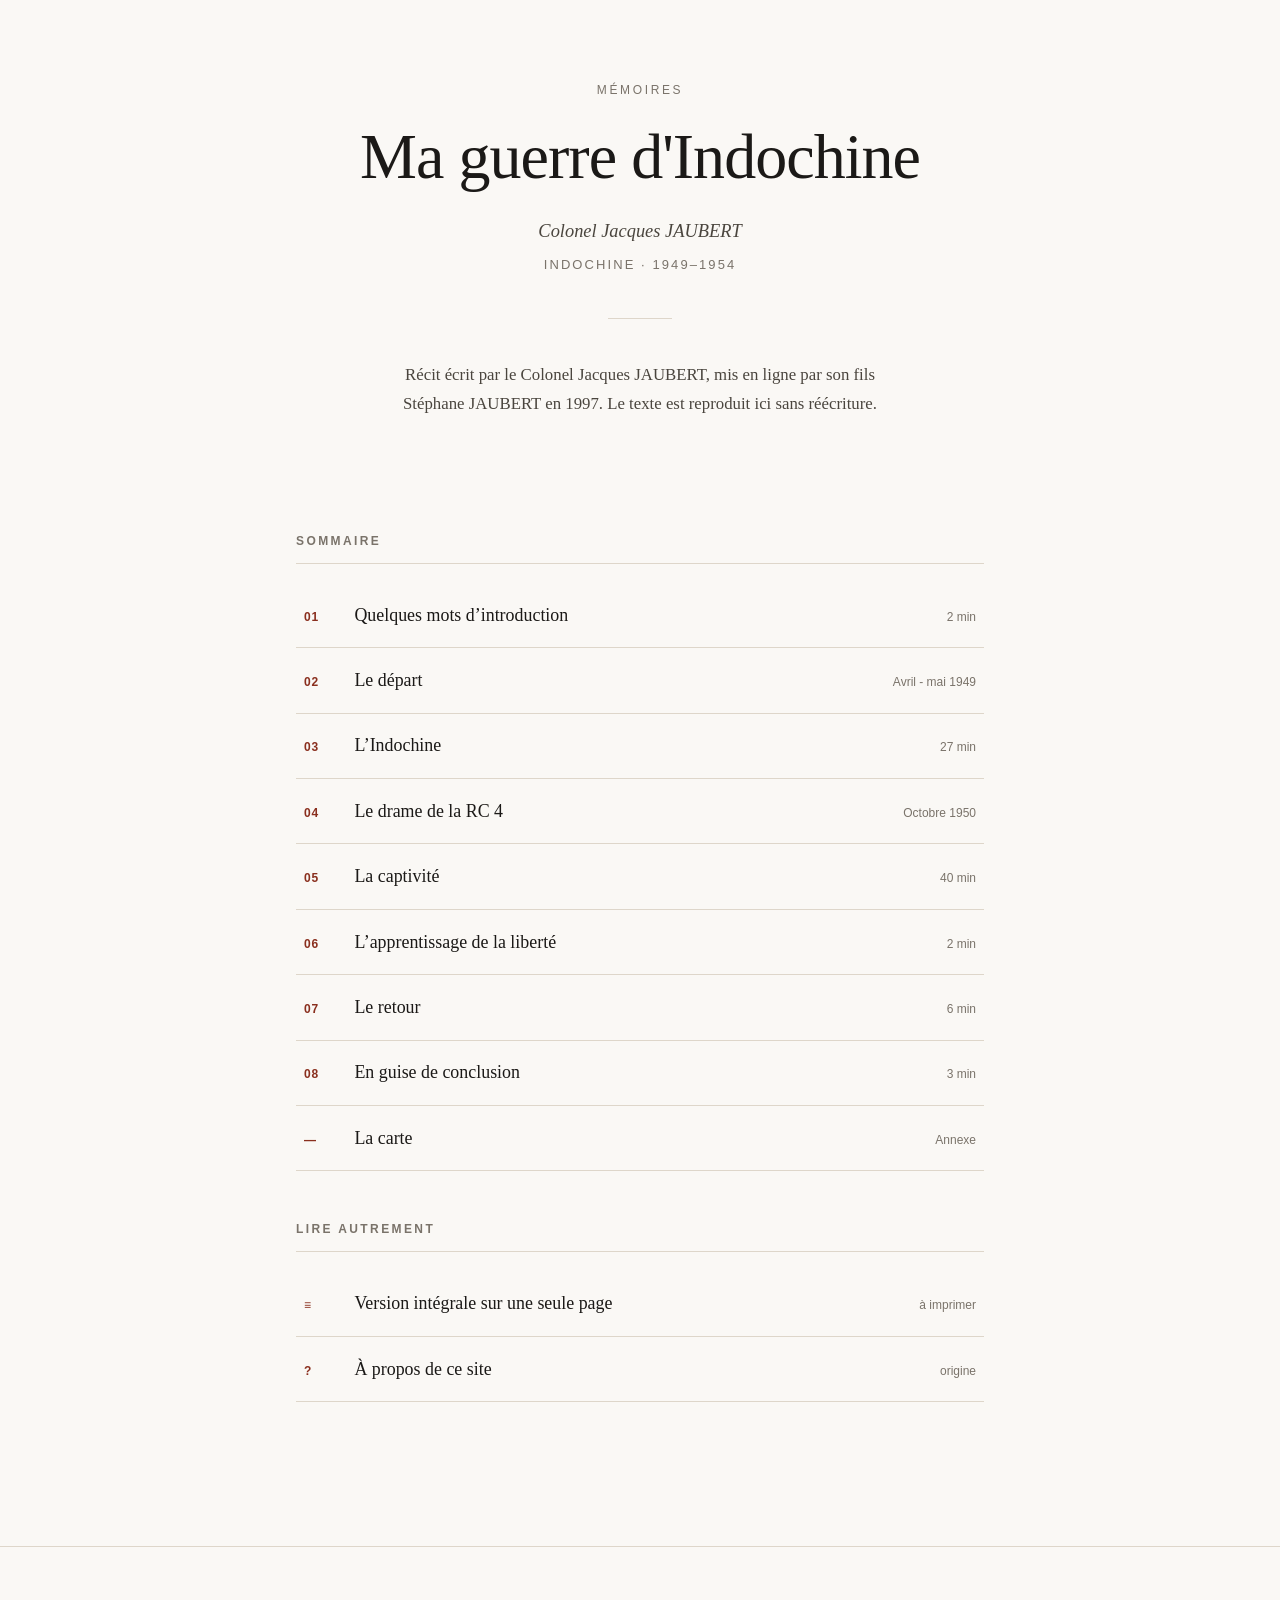
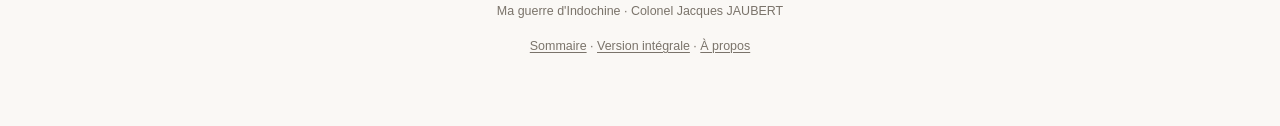
==== index.html @ 765d1036 "Memoires du Colonel Jacques JAUBERT" ====
<!DOCTYPE html>
<html lang="fr">
<head>
<meta charset="utf-8">
<meta name="viewport" content="width=device-width, initial-scale=1">
<title>Ma guerre d&#x27;Indochine — Colonel Jacques JAUBERT</title>
<meta name="description" content="Mémoires du Colonel Jacques JAUBERT. Indochine, 1949-1954 : le départ, la RC 4, la captivité, le retour.">
<meta name="author" content="Colonel Jacques JAUBERT">
<meta name="color-scheme" content="light dark">
<link rel="stylesheet" href="assets/style.css">
</head>
<body>
<a class="saut-contenu" href="#contenu">Aller au contenu</a>

<main id="contenu">
<div class="couverture">
  <p class="sur">Mémoires</p>
  <h1>Ma guerre d&#x27;Indochine</h1>
  <p class="auteur">Colonel Jacques JAUBERT</p>
  <p class="periode">Indochine · 1949–1954</p>
  <hr class="ornement">
  <p class="chapo">Récit écrit par le Colonel Jacques JAUBERT, mis en ligne
  par son fils Stéphane JAUBERT en 1997. Le texte est reproduit ici sans
  réécriture.</p>
</div>

<div class="sommaire">
  <h2>Sommaire</h2>
  <a class="entree" href="01-introduction.html"><span class="num">01</span><span class="lib">Quelques mots d’introduction</span><span class="meta">2 min</span></a>
  <a class="entree" href="02-depart.html"><span class="num">02</span><span class="lib">Le départ</span><span class="meta">Avril - mai 1949</span></a>
  <a class="entree" href="03-indochine.html"><span class="num">03</span><span class="lib">L’Indochine</span><span class="meta">27 min</span></a>
  <a class="entree" href="04-rc4.html"><span class="num">04</span><span class="lib">Le drame de la RC 4</span><span class="meta">Octobre 1950</span></a>
  <a class="entree" href="05-captivite.html"><span class="num">05</span><span class="lib">La captivité</span><span class="meta">40 min</span></a>
  <a class="entree" href="06-liberte.html"><span class="num">06</span><span class="lib">L’apprentissage de la liberté</span><span class="meta">2 min</span></a>
  <a class="entree" href="07-retour.html"><span class="num">07</span><span class="lib">Le retour</span><span class="meta">6 min</span></a>
  <a class="entree" href="08-conclusion.html"><span class="num">08</span><span class="lib">En guise de conclusion</span><span class="meta">3 min</span></a>
  <a class="entree" href="carte.html"><span class="num">—</span><span class="lib">La carte</span><span class="meta">Annexe</span></a>

  <h2>Lire autrement</h2>
  <a class="entree" href="integrale.html"><span class="num">≡</span>
    <span class="lib">Version intégrale sur une seule page</span>
    <span class="meta">à imprimer</span></a>
  <a class="entree" href="a-propos.html"><span class="num">?</span>
    <span class="lib">À propos de ce site</span>
    <span class="meta">origine</span></a>
</div>
</main>
<footer class="pied">
  <p>Ma guerre d&#x27;Indochine · Colonel Jacques JAUBERT</p>
  <p><a href="index.html">Sommaire</a> · <a href="integrale.html">Version intégrale</a> · <a href="a-propos.html">À propos</a></p>
</footer>
<script src="assets/script.js" defer></script>
</body>
</html>
---- assets/style.css ----
/* ==========================================================================
   Memoires du Colonel Jacques JAUBERT
   Feuille de style unique. Aucune dependance externe : le site fonctionne
   hors ligne, sans internet, sans police a telecharger.
   ========================================================================== */

:root{
  --papier:#faf8f5;
  --papier-2:#f2ede5;
  --encre:#1b1917;
  --encre-2:#4a453e;
  --discret:#7a736a;
  --filet:#ded6ca;
  --accent:#8a2f1e;
  --accent-clair:#b5573f;
  --mesure:34rem;
  --serif: Iowan Old Style, Palatino Linotype, Palatino, Georgia, Cambria, "Times New Roman", serif;
  --sans: -apple-system, BlinkMacSystemFont, "Segoe UI", Roboto, Helvetica, Arial, sans-serif;
}

@media (prefers-color-scheme: dark){
  :root{
    --papier:#161513; --papier-2:#1f1d1a; --encre:#eae5dc; --encre-2:#c3bcb1;
    --discret:#948c81; --filet:#33302b; --accent:#d4715a; --accent-clair:#e08a72;
  }
}

*,*::before,*::after{box-sizing:border-box}
html{-webkit-text-size-adjust:100%}
body{
  margin:0; background:var(--papier); color:var(--encre);
  font-family:var(--serif); font-size:1.0625rem; line-height:1.72;
  text-rendering:optimizeLegibility;
}

a{color:var(--accent); text-underline-offset:.18em; text-decoration-thickness:.06em}
a:hover{color:var(--accent-clair)}
img{max-width:100%; height:auto}

.saut-contenu{position:absolute; left:-9999px}
.saut-contenu:focus{
  left:1rem; top:1rem; z-index:99; background:var(--accent); color:#fff;
  padding:.6rem 1rem; border-radius:.3rem; font-family:var(--sans)
}

/* ------------------------------------------------------------- en-tete */
.barre{
  position:sticky; top:0; z-index:20;
  background:color-mix(in srgb, var(--papier) 92%, transparent);
  backdrop-filter:saturate(1.4) blur(10px);
  border-bottom:1px solid var(--filet);
}
.barre-i{
  max-width:72rem; margin:0 auto; padding:.7rem 1.25rem;
  display:flex; align-items:center; gap:1rem;
  font-family:var(--sans); font-size:.8125rem;
}
.barre a{text-decoration:none; color:var(--encre-2)}
.barre a:hover{color:var(--accent)}
.barre-titre{
  font-weight:600; letter-spacing:.02em; white-space:nowrap;
  overflow:hidden; text-overflow:ellipsis;
}
.barre-chap{color:var(--discret); margin-left:auto; white-space:nowrap}
@media (max-width:34rem){ .barre-chap{display:none} }

.jauge{height:2px; background:transparent}
.jauge span{display:block; height:100%; width:0; background:var(--accent)}

/* ------------------------------------------------------------- couverture */
.couverture{
  max-width:52rem; margin:0 auto; padding:5rem 1.5rem 3rem; text-align:center;
}
.couverture .sur{
  font-family:var(--sans); font-size:.75rem; letter-spacing:.22em;
  text-transform:uppercase; color:var(--discret); margin:0 0 1.4rem;
}
.couverture h1{
  font-size:clamp(2.4rem,7vw,4rem); line-height:1.06; margin:0;
  font-weight:400; letter-spacing:-.015em;
}
.couverture .auteur{
  margin:1.6rem 0 0; font-size:1.15rem; color:var(--encre-2); font-style:italic;
}
.couverture .periode{
  margin:.4rem 0 0; font-family:var(--sans); font-size:.8125rem;
  letter-spacing:.16em; text-transform:uppercase; color:var(--discret);
}
.ornement{
  width:4rem; height:1px; background:var(--filet); margin:2.6rem auto; border:0;
}
.couverture .chapo{
  max-width:32rem; margin:0 auto; color:var(--encre-2); font-size:1.05rem;
}

/* ------------------------------------------------------------- sommaire */
.sommaire{max-width:46rem; margin:0 auto; padding:1rem 1.5rem 5rem}
.sommaire h2{
  font-family:var(--sans); font-size:.75rem; letter-spacing:.2em;
  text-transform:uppercase; color:var(--discret); font-weight:600;
  margin:3rem 0 1.2rem; padding-bottom:.7rem; border-bottom:1px solid var(--filet);
}
.entree{
  display:flex; gap:1.25rem; align-items:baseline;
  padding:1.05rem .5rem; border-bottom:1px solid var(--filet);
  text-decoration:none; color:inherit; transition:background .15s, padding .15s;
}
.entree:hover{background:var(--papier-2); padding-left:.9rem}
.entree .num{
  font-family:var(--sans); font-size:.75rem; font-variant-numeric:tabular-nums;
  color:var(--accent); min-width:1.9rem; font-weight:600; letter-spacing:.06em;
}
.entree .lib{flex:1; font-size:1.12rem}
.entree .meta{
  font-family:var(--sans); font-size:.75rem; color:var(--discret); white-space:nowrap;
}
.entree:hover .lib{color:var(--accent)}

/* ------------------------------------------------------------- chapitre */
.chapitre{max-width:var(--mesure); margin:0 auto; padding:3.5rem 1.5rem 2rem}
.chapitre-tete{margin:0 0 3rem; text-align:center}
.chapitre-tete .num{
  font-family:var(--sans); font-size:.72rem; letter-spacing:.22em;
  text-transform:uppercase; color:var(--accent); margin:0 0 .9rem;
}
.chapitre-tete h1{
  font-size:clamp(1.9rem,5.5vw,2.7rem); line-height:1.12; margin:0;
  font-weight:400; letter-spacing:-.012em;
}
.chapitre-tete .date{
  margin:.9rem 0 0; font-family:var(--sans); font-size:.8125rem;
  letter-spacing:.14em; text-transform:uppercase; color:var(--discret);
}

.texte p{margin:0 0 1.35em; hyphens:auto}
.texte > p:first-of-type::first-letter{
  float:left; font-size:3.4em; line-height:.82; padding:.06em .09em 0 0;
  color:var(--accent); font-weight:400;
}
.texte figure{margin:2.6rem 0; text-align:center}
.texte figure img{
  border-radius:2px; box-shadow:0 1px 2px rgba(0,0,0,.12), 0 8px 24px rgba(0,0,0,.10);
}
.texte figcaption{
  margin-top:.85rem; font-family:var(--sans); font-size:.8rem; line-height:1.5;
  color:var(--discret); font-style:normal;
}
/* ------------------------------------------------------------- cartes */
/* Les cartes sont de grande taille et annotees a la main : elles doivent
   pouvoir depasser la largeur du texte et s'ouvrir en taille reelle. */
.large{max-width:84rem; margin:0 auto; padding:3.5rem 1.5rem 2rem}

.texte figure.carte, .carte-bloc{margin:2.6rem 0}
.texte figure.carte img, .carte-bloc img{
  box-shadow:none; border:1px solid var(--filet); background:#fff;
  width:100%; cursor:zoom-in;
}
.carte-cadre{overflow:auto; -webkit-overflow-scrolling:touch}
.carte-cadre.zoom{cursor:grab}
.carte-cadre.zoom img{width:auto; max-width:none; cursor:zoom-out}
.carte-outils{
  display:flex; gap:1rem; justify-content:center; align-items:center;
  margin-top:.9rem; font-family:var(--sans); font-size:.8rem;
}
.carte-outils button{
  font:inherit; color:var(--encre); background:none; cursor:pointer;
  border:1px solid var(--filet); border-radius:.3rem; padding:.45rem .9rem;
}
.carte-outils button:hover{border-color:var(--accent); color:var(--accent)}

/* ------------------------------------------------------------- pied */
.pied-chap{
  max-width:var(--mesure); margin:0 auto; padding:2rem 1.5rem 5rem;
  border-top:1px solid var(--filet);
}
.nav-chap{display:flex; gap:1rem; font-family:var(--sans); font-size:.85rem}
.nav-chap a{
  flex:1; text-decoration:none; padding:1rem 1.1rem; border:1px solid var(--filet);
  border-radius:.35rem; color:var(--encre); transition:border-color .15s, background .15s;
}
.nav-chap a:hover{border-color:var(--accent); background:var(--papier-2)}
.nav-chap .sens{display:block; font-size:.7rem; letter-spacing:.16em;
  text-transform:uppercase; color:var(--discret); margin-bottom:.3rem}
.nav-chap .droite{text-align:right}

.pied{
  border-top:1px solid var(--filet); margin-top:4rem;
  padding:2.5rem 1.5rem 3.5rem; text-align:center;
  font-family:var(--sans); font-size:.78rem; color:var(--discret); line-height:1.8;
}
.pied a{color:var(--discret)}

/* ------------------------------------------------------------- integrale */
.integrale{max-width:var(--mesure); margin:0 auto; padding:3rem 1.5rem}
.integrale h2{
  font-size:1.8rem; font-weight:400; margin:4.5rem 0 2rem; text-align:center;
  padding-top:2.5rem; border-top:1px solid var(--filet);
}
.integrale h2:first-of-type{border-top:0; padding-top:0; margin-top:1rem}

/* ------------------------------------------------------------- impression */
@media print{
  :root{--papier:#fff; --encre:#000; --encre-2:#222; --discret:#555; --filet:#bbb; --accent:#000}
  .barre,.nav-chap,.saut-contenu,.jauge{display:none !important}
  body{font-size:11pt; line-height:1.5}
  .chapitre,.integrale{max-width:none; padding:0}
  .integrale h2{page-break-before:always}
  .texte figure{page-break-inside:avoid}
  a{color:#000; text-decoration:none}
}
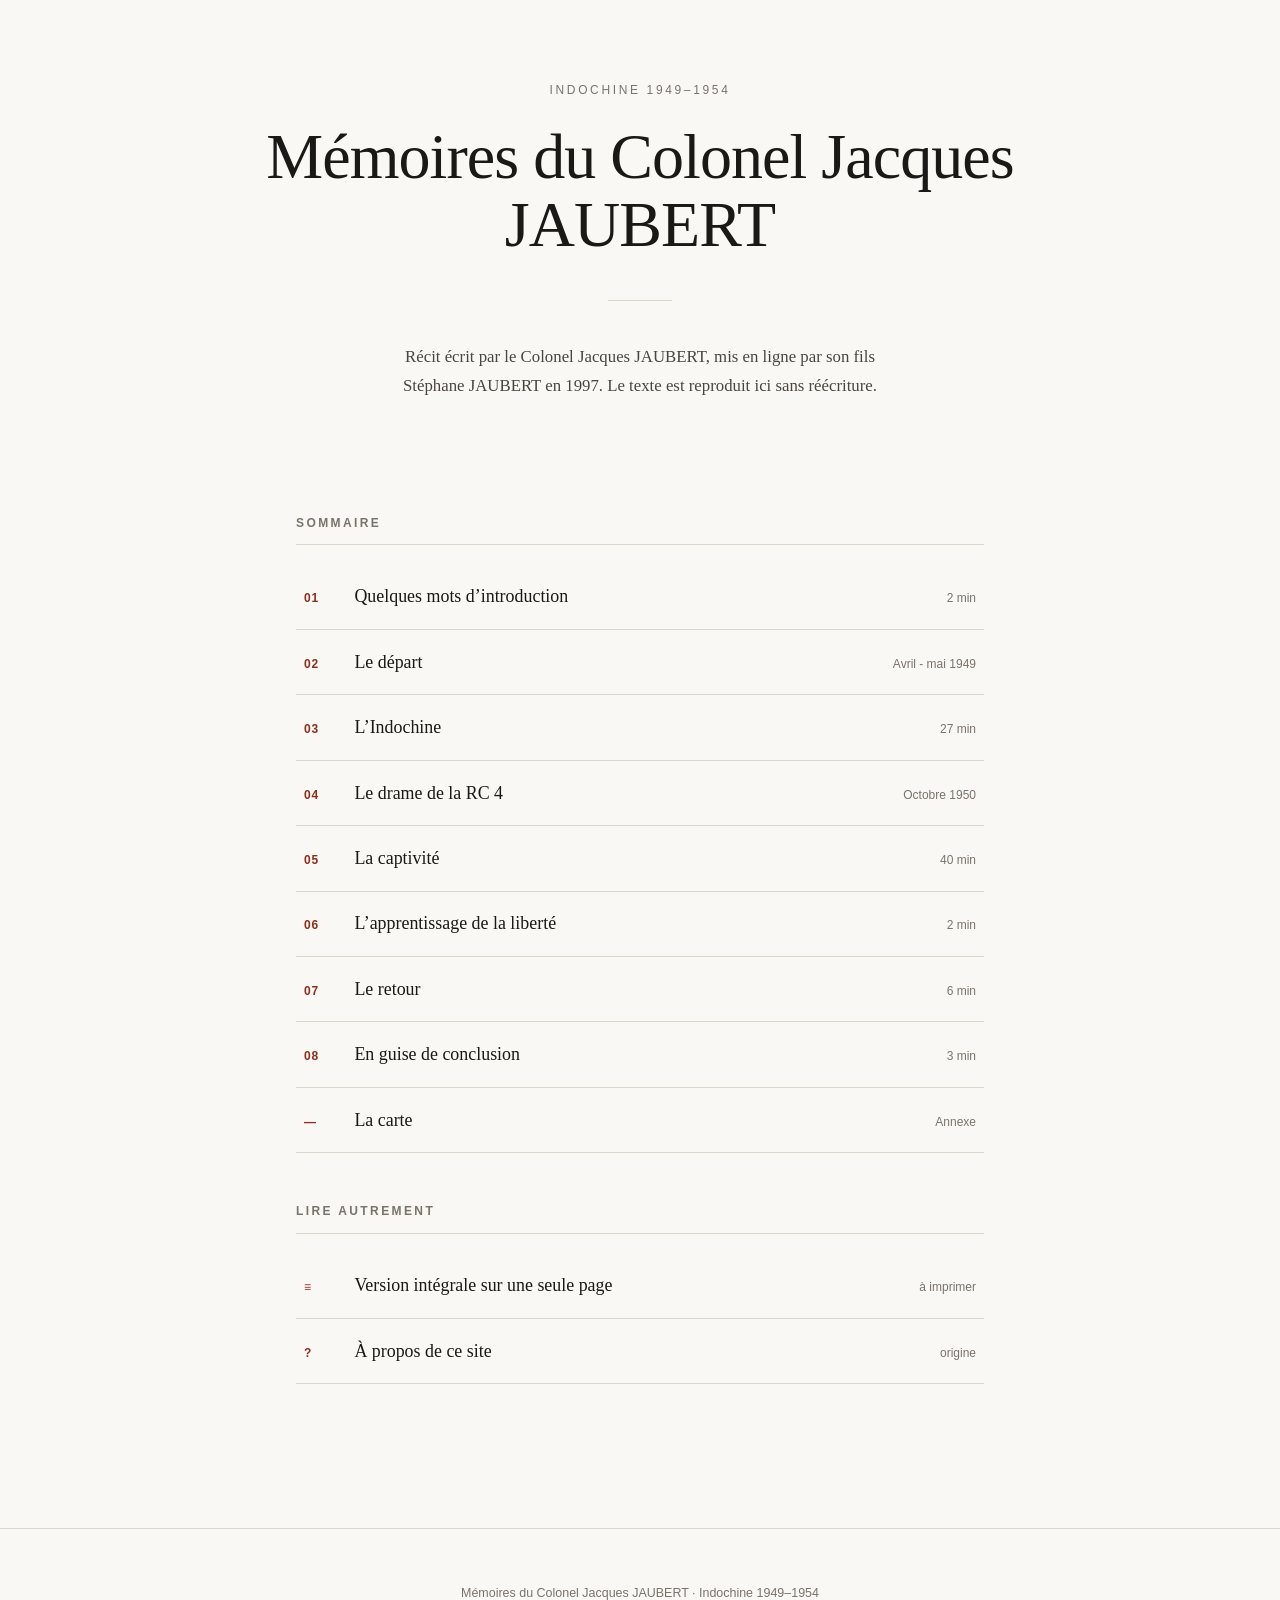
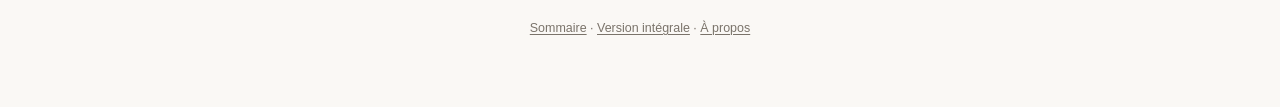
==== commit e2d346f7: "Titre du site : Memoires du Colonel Jacques JAUBERT" ====
--- a/index.html
+++ b/index.html
@@ -3,21 +3,47 @@
 <head>
 <meta charset="utf-8">
 <meta name="viewport" content="width=device-width, initial-scale=1">
-<title>Ma guerre d&#x27;Indochine — Colonel Jacques JAUBERT</title>
-<meta name="description" content="Mémoires du Colonel Jacques JAUBERT. Indochine, 1949-1954 : le départ, la RC 4, la captivité, le retour.">
+<title>Mémoires du Colonel Jacques JAUBERT — Indochine 1949-1954</title>
+<meta name="description" content="Mémoires du Colonel Jacques Jaubert : l’Indochine de 1949 à 1954, le drame de la RC 4, la captivité et le retour. Texte intégral, accès libre.">
 <meta name="author" content="Colonel Jacques JAUBERT">
 <meta name="color-scheme" content="light dark">
+<link rel="canonical" href="https://sjaubert.github.io/memoires-indochine/">
+<meta property="og:type" content="article">
+<meta property="og:site_name" content="Mémoires du Colonel Jacques JAUBERT">
+<meta property="og:locale" content="fr_FR">
+<meta property="og:title" content="Mémoires du Colonel Jacques JAUBERT — Indochine 1949-1954">
+<meta property="og:description" content="Mémoires du Colonel Jacques Jaubert : l’Indochine de 1949 à 1954, le drame de la RC 4, la captivité et le retour. Texte intégral, accès libre.">
+<meta property="og:url" content="https://sjaubert.github.io/memoires-indochine/">
+<meta property="og:image" content="https://sjaubert.github.io/memoires-indochine/images/partage.jpg">
+<meta property="og:image:width" content="1200">
+<meta property="og:image:height" content="630">
+<meta name="twitter:card" content="summary_large_image">
+<meta name="twitter:title" content="Mémoires du Colonel Jacques JAUBERT — Indochine 1949-1954">
+<meta name="twitter:description" content="Mémoires du Colonel Jacques Jaubert : l’Indochine de 1949 à 1954, le drame de la RC 4, la captivité et le retour. Texte intégral, accès libre.">
+<meta name="twitter:image" content="https://sjaubert.github.io/memoires-indochine/images/partage.jpg">
 <link rel="stylesheet" href="assets/style.css">
+<script type="application/ld+json">
+{
+ "@context": "https://schema.org",
+ "@type": "Book",
+ "name": "Mémoires du Colonel Jacques JAUBERT",
+ "author": {"@type": "Person", "name": "Jacques Jaubert",
+            "jobTitle": "Colonel", "nationality": "FR"},
+ "inLanguage": "fr",
+ "genre": "Mémoires",
+ "about": ["Guerre d’Indochine", "RC 4", "Captivité", "1949-1954"],
+ "url": "https://sjaubert.github.io/memoires-indochine/",
+ "isAccessibleForFree": true
+}
+</script>
 </head>
 <body>
 <a class="saut-contenu" href="#contenu">Aller au contenu</a>
 
 <main id="contenu">
 <div class="couverture">
-  <p class="sur">Mémoires</p>
-  <h1>Ma guerre d&#x27;Indochine</h1>
-  <p class="auteur">Colonel Jacques JAUBERT</p>
-  <p class="periode">Indochine · 1949–1954</p>
+  <p class="sur">Indochine 1949–1954</p>
+  <h1>Mémoires du Colonel Jacques JAUBERT</h1>
   <hr class="ornement">
   <p class="chapo">Récit écrit par le Colonel Jacques JAUBERT, mis en ligne
   par son fils Stéphane JAUBERT en 1997. Le texte est reproduit ici sans
@@ -46,7 +72,7 @@
 </div>
 </main>
 <footer class="pied">
-  <p>Ma guerre d&#x27;Indochine · Colonel Jacques JAUBERT</p>
+  <p>Mémoires du Colonel Jacques JAUBERT · Indochine 1949–1954</p>
   <p><a href="index.html">Sommaire</a> · <a href="integrale.html">Version intégrale</a> · <a href="a-propos.html">À propos</a></p>
 </footer>
 <script src="assets/script.js" defer></script>
--- a/assets/style.css
+++ b/assets/style.css
@@ -151,12 +151,17 @@
 .large{max-width:84rem; margin:0 auto; padding:3.5rem 1.5rem 2rem}
 
 .texte figure.carte, .carte-bloc{margin:2.6rem 0}
-.texte figure.carte img, .carte-bloc img{
-  box-shadow:none; border:1px solid var(--filet); background:#fff;
-  width:100%; cursor:zoom-in;
-}
+/* La largeur est pilotee par .carte-cadre et non par .texte figure.carte,
+   sinon la seconde regle, plus specifique, empeche le passage en taille
+   reelle. Ne pas remettre width sur un selecteur plus long. */
 .carte-cadre{overflow:auto; -webkit-overflow-scrolling:touch}
-.carte-cadre.zoom{cursor:grab}
+.carte-cadre img{
+  display:block; width:100%; height:auto; cursor:zoom-in;
+  border:1px solid var(--filet); background:#fff;
+  box-shadow:none; border-radius:0;
+}
+.texte figure.carte img{box-shadow:none; border-radius:0}
+.carte-cadre.zoom{cursor:grab; max-height:80vh}
 .carte-cadre.zoom img{width:auto; max-width:none; cursor:zoom-out}
 .carte-outils{
   display:flex; gap:1rem; justify-content:center; align-items:center;
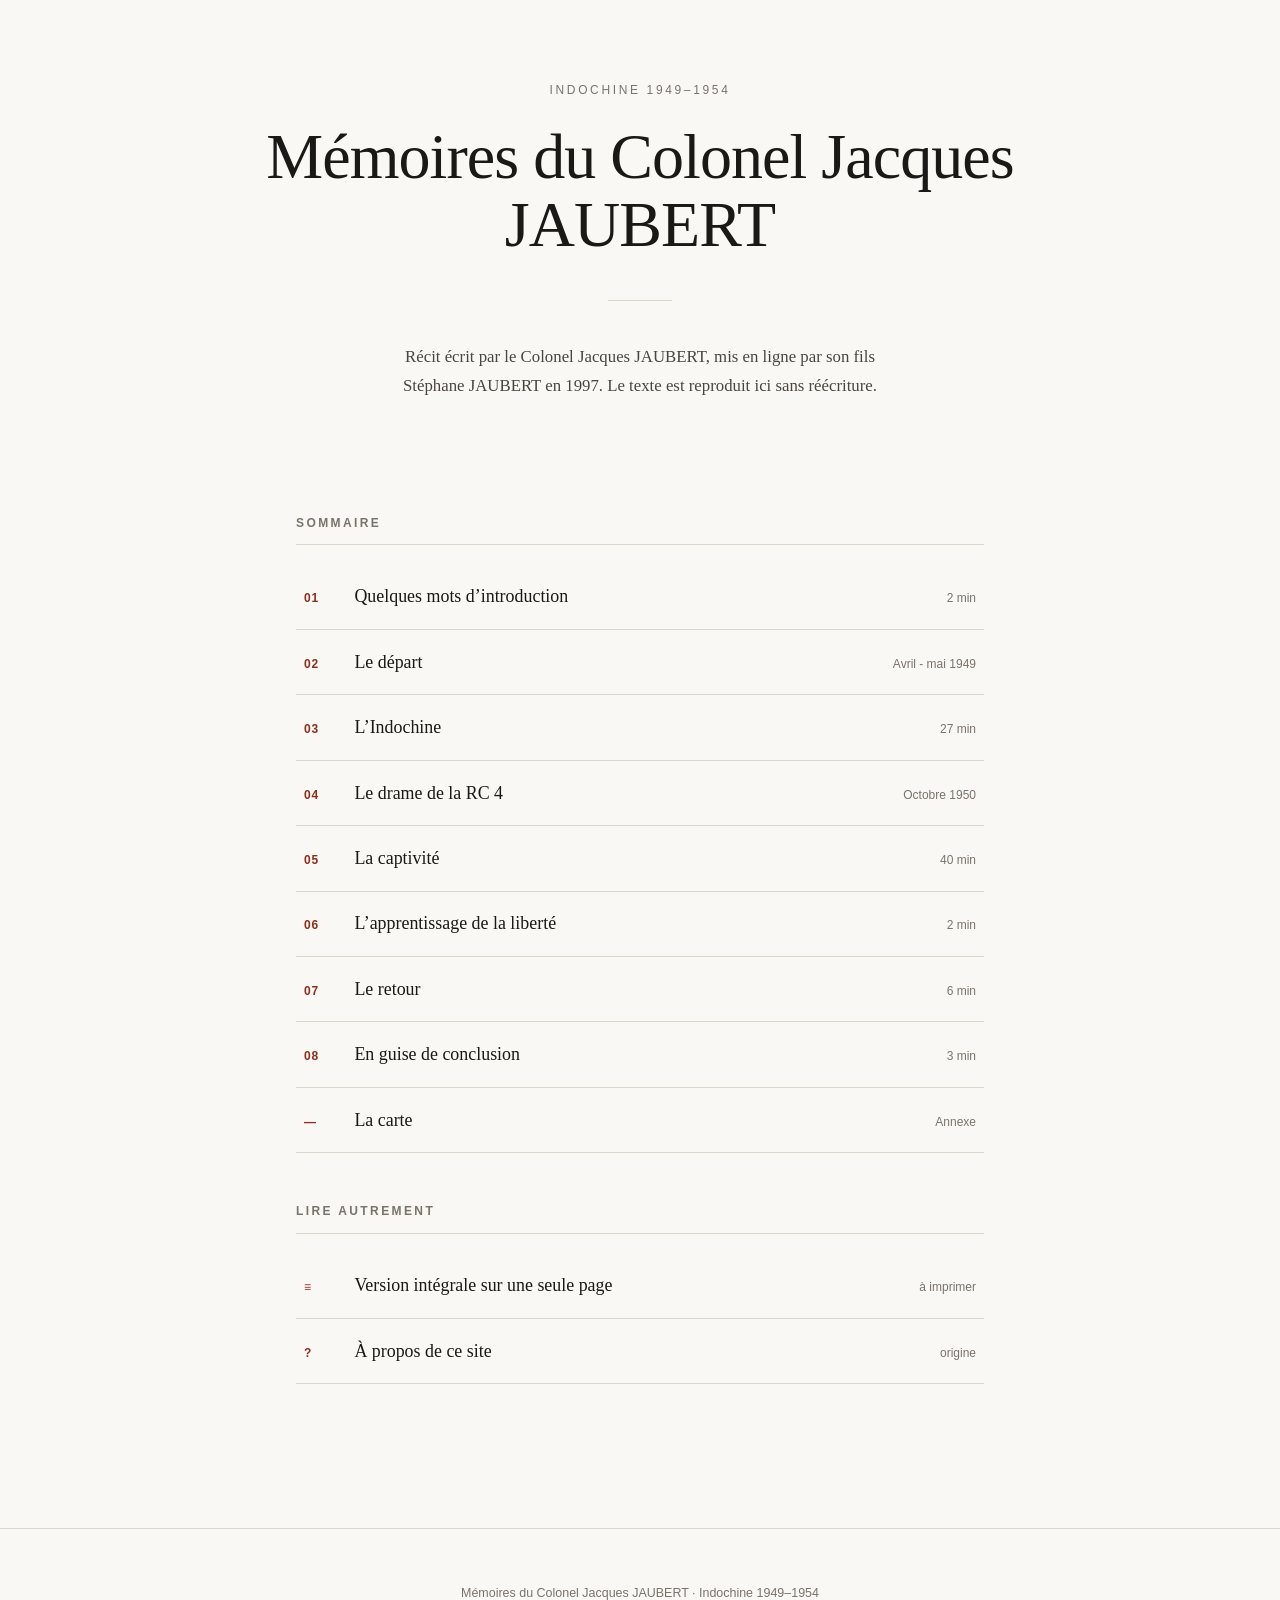
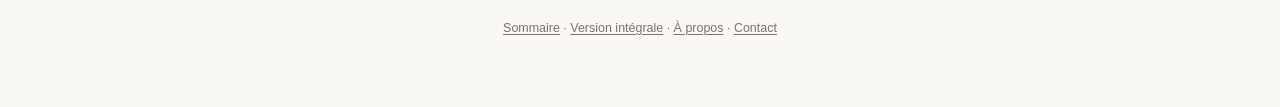
==== commit bea9c76b: "Lien de contact en pied de page, adresse assemblee en JavaScript" ====
--- a/index.html
+++ b/index.html
@@ -73,7 +73,7 @@
 </main>
 <footer class="pied">
   <p>Mémoires du Colonel Jacques JAUBERT · Indochine 1949–1954</p>
-  <p><a href="index.html">Sommaire</a> · <a href="integrale.html">Version intégrale</a> · <a href="a-propos.html">À propos</a></p>
+  <p><a href="./">Sommaire</a> · <a href="integrale.html">Version intégrale</a> · <a href="a-propos.html">À propos</a><span id="contact"></span></p>
 </footer>
 <script src="assets/script.js" defer></script>
 </body>
